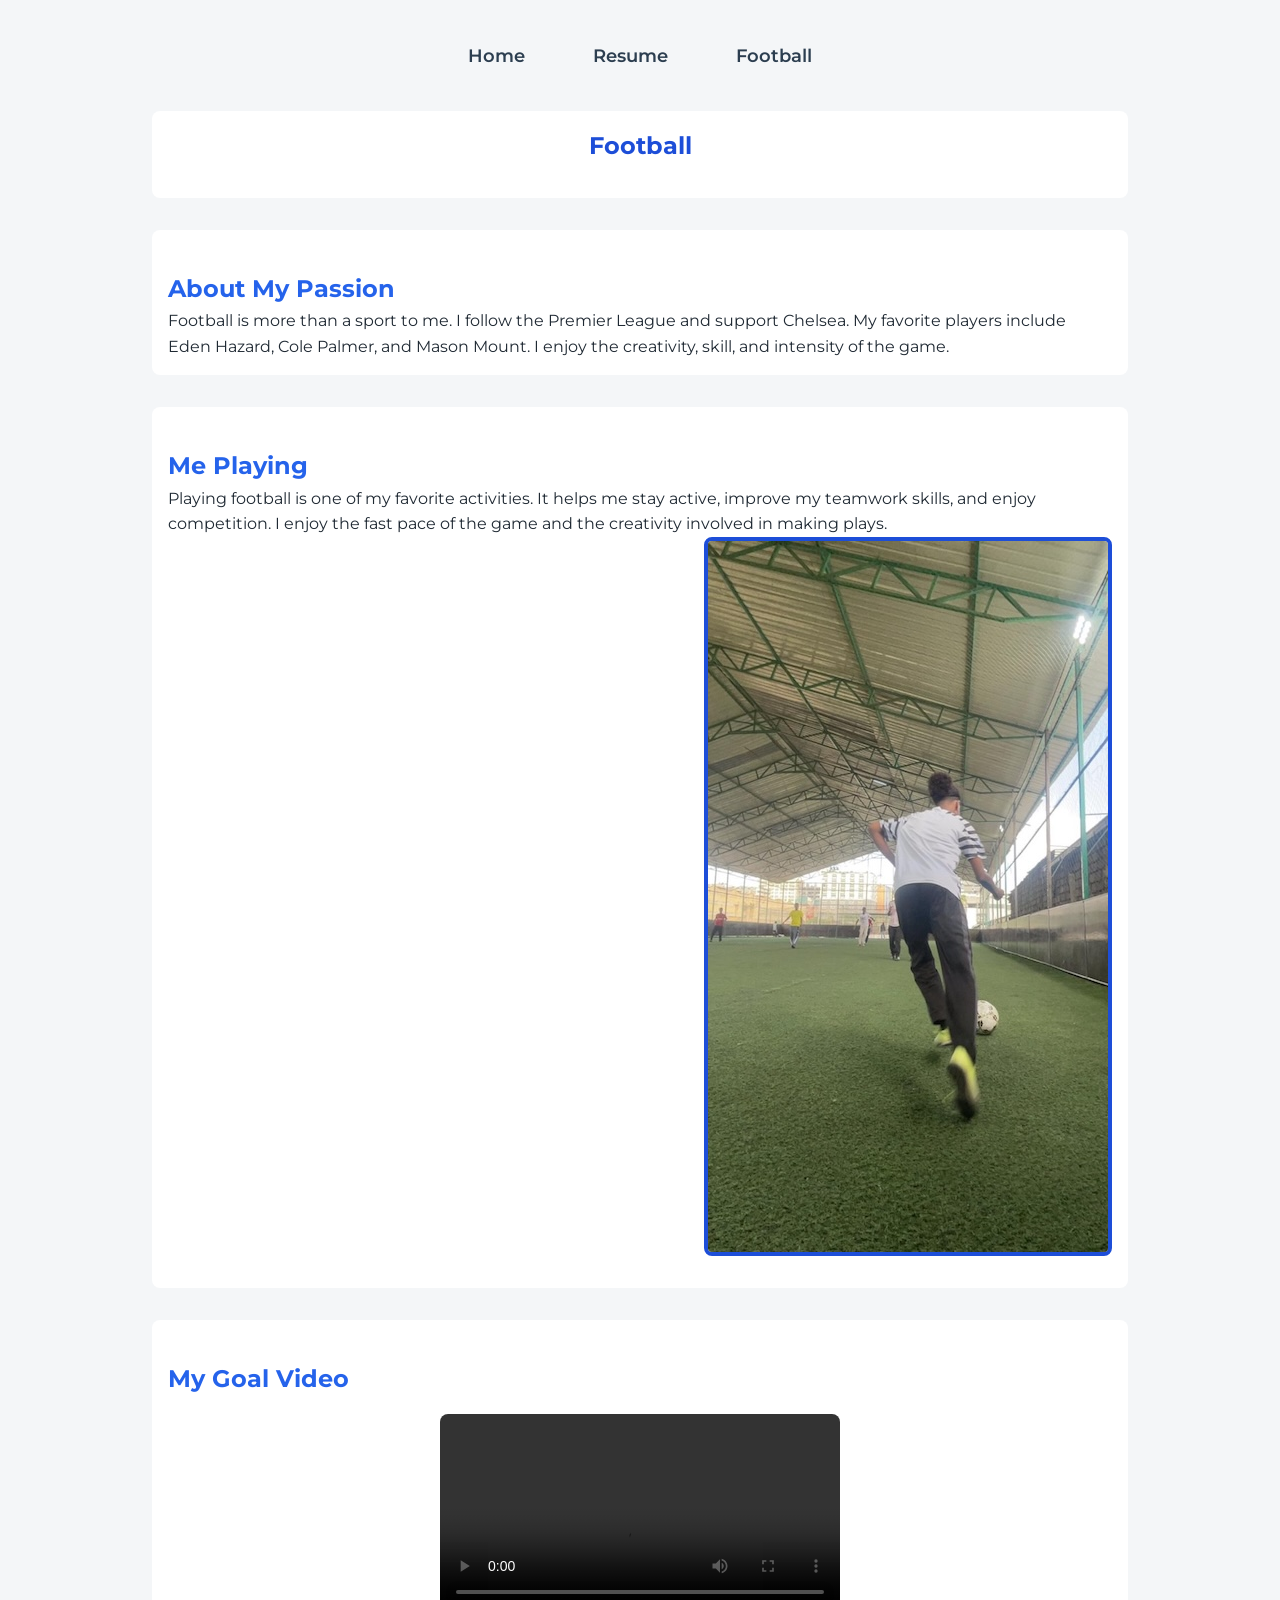
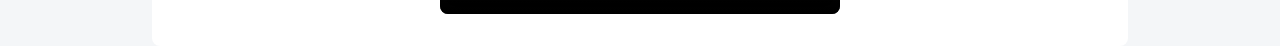
==== football.html @ 600dd18d "Initial commit" ====
<!DOCTYPE html>
<html lang="en">
<head>
<meta charset="UTF-8">
<title>Football | Abdullahi Abdi</title>
<link rel="stylesheet" href="css/reset.css">
<link rel="stylesheet" href="css/style.css">
</head>
<body id="football-page">
  <nav>
  <ul>
    <li><a href="index.html">Home</a></li>
    <li><a href="resume.html">Resume</a></li>
    <li><a href="football.html">Football</a></li>
  </ul>
</nav>
<section>
  <h1>Football</h1>
</section>
<section>
  <h2>About My Passion</h2>
  <p>
    Football is more than a sport to me. I follow the Premier League and support Chelsea.
    My favorite players include Eden Hazard, Cole Palmer, and Mason Mount.
    I enjoy the creativity, skill, and intensity of the game.
  </p>
  </section>
<section>
  <h2>Me Playing</h2>
  <p>
    Playing football is one of my favorite activities. It helps me stay active,
    improve my teamwork skills, and enjoy competition. I enjoy the fast pace of
    the game and the creativity involved in making plays.
  </p>
  <img src="media/184a1be5-42fa-4ab4-bf7c-c6338fc02d62.JPG" alt="Me playing football">
</section>
<section>
  <h2>My Goal Video</h2>
  <video controls width="400">
  <source src="media/soccer-goal.mp4" type="video/mp4">
</video>
</section>
</body>
</html>
---- css/style.css ----
@import url('https://fonts.googleapis.com/css2?family=Montserrat:wght@400;600&display=swap');

body {
  font-family: 'Montserrat', Arial, sans-serif;
  background: #f4f6f8;
  color: #1f2933;
  line-height: 1.6;
  margin: 0;
  padding: 1rem;
  position: relative;
}

nav {
  margin-bottom: 2rem;
  text-align: center;
  position: relative;
}

nav ul {
  list-style: none;
  margin: 0;
  padding: 0;
}

nav li {
  display: block;
  margin: 0.5rem 0;
}

nav a {
  display: inline-block;
  text-decoration: none;
  font-weight: 600;
  color: #2c3e50;
  font-size: 1.1rem;
  padding: 0.6rem 1rem;
  border-radius: 0.5rem;
  transition: background 0.3s;
}

nav a:hover {
  color: #2563eb;
  background: #e6ebf1;
}

h1 {
  text-align: center;
  margin-bottom: 1rem;
}

h2 {
  margin-top: 1.5rem;
  color: #2563eb;
}

section {
  margin-bottom: 2rem;
  padding: 1rem;
  background: #ffffff;
  border-radius: 0.5rem;
  float: left;
  width: 100%;
  box-sizing: border-box;
  position: relative;
}

img {
  max-width: 90%;
  height: auto;
  display: block;
  margin: 1rem auto;
  border-radius: 0.5rem;
}

video {
  max-width: 100%;
  height: auto;
  display: block;
  margin: 1rem auto;
  border-radius: 0.5rem;
}

#index-page {
  max-width: 70rem;
  margin: 0 auto;
}

#index-page h1 {
  font-size: 2.5rem;
}

#index-page section {
  border-left: 0.4rem solid #2563eb;
}

#resume-page {
  max-width: 60rem;
  margin: 0 auto;
}

#resume-page h2 {
  font-size: 1.6rem;
}

#resume-page section {
  background: #eef2f7;
}

#football-page {
  max-width: 65rem;
  margin: 0 auto;
}

#football-page h1 {
  color: #1d4ed8;
}

#football-page img {
  border: 0.3rem solid #1d4ed8;
}

@media (min-width: 768px) {
  body {
    padding: 2rem;
  }

  nav li {
    display: inline-block;
    margin: 0 1rem;
  }

  img {
    max-width: 60%;
    float: right;
    margin: 0 0 1rem 1.5rem;
  }
}
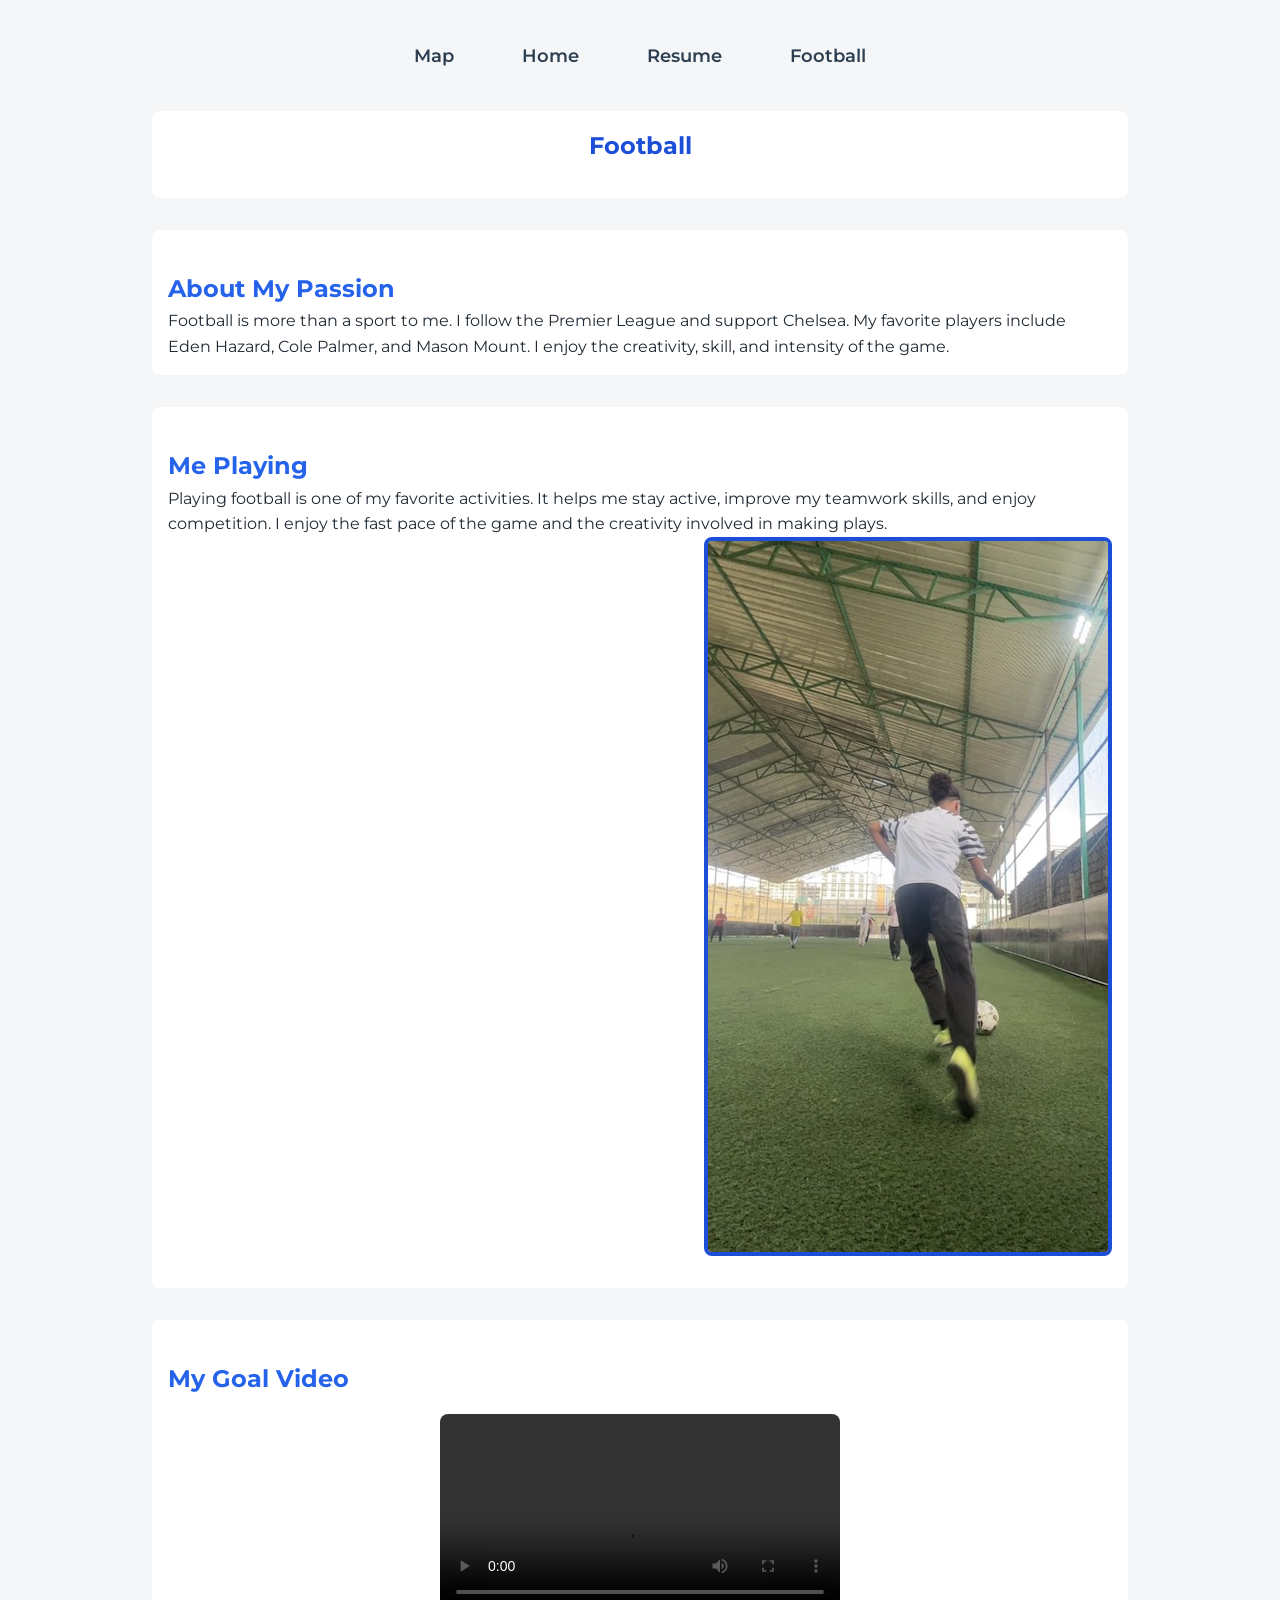
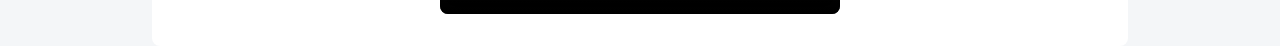
==== commit d0b3fb4c: "Added map page and updated navigation" ====
--- a/football.html
+++ b/football.html
@@ -9,6 +9,7 @@
 <body id="football-page">
   <nav>
   <ul>
+    <li><a href="map.html">Map</a></li>
     <li><a href="index.html">Home</a></li>
     <li><a href="resume.html">Resume</a></li>
     <li><a href="football.html">Football</a></li>
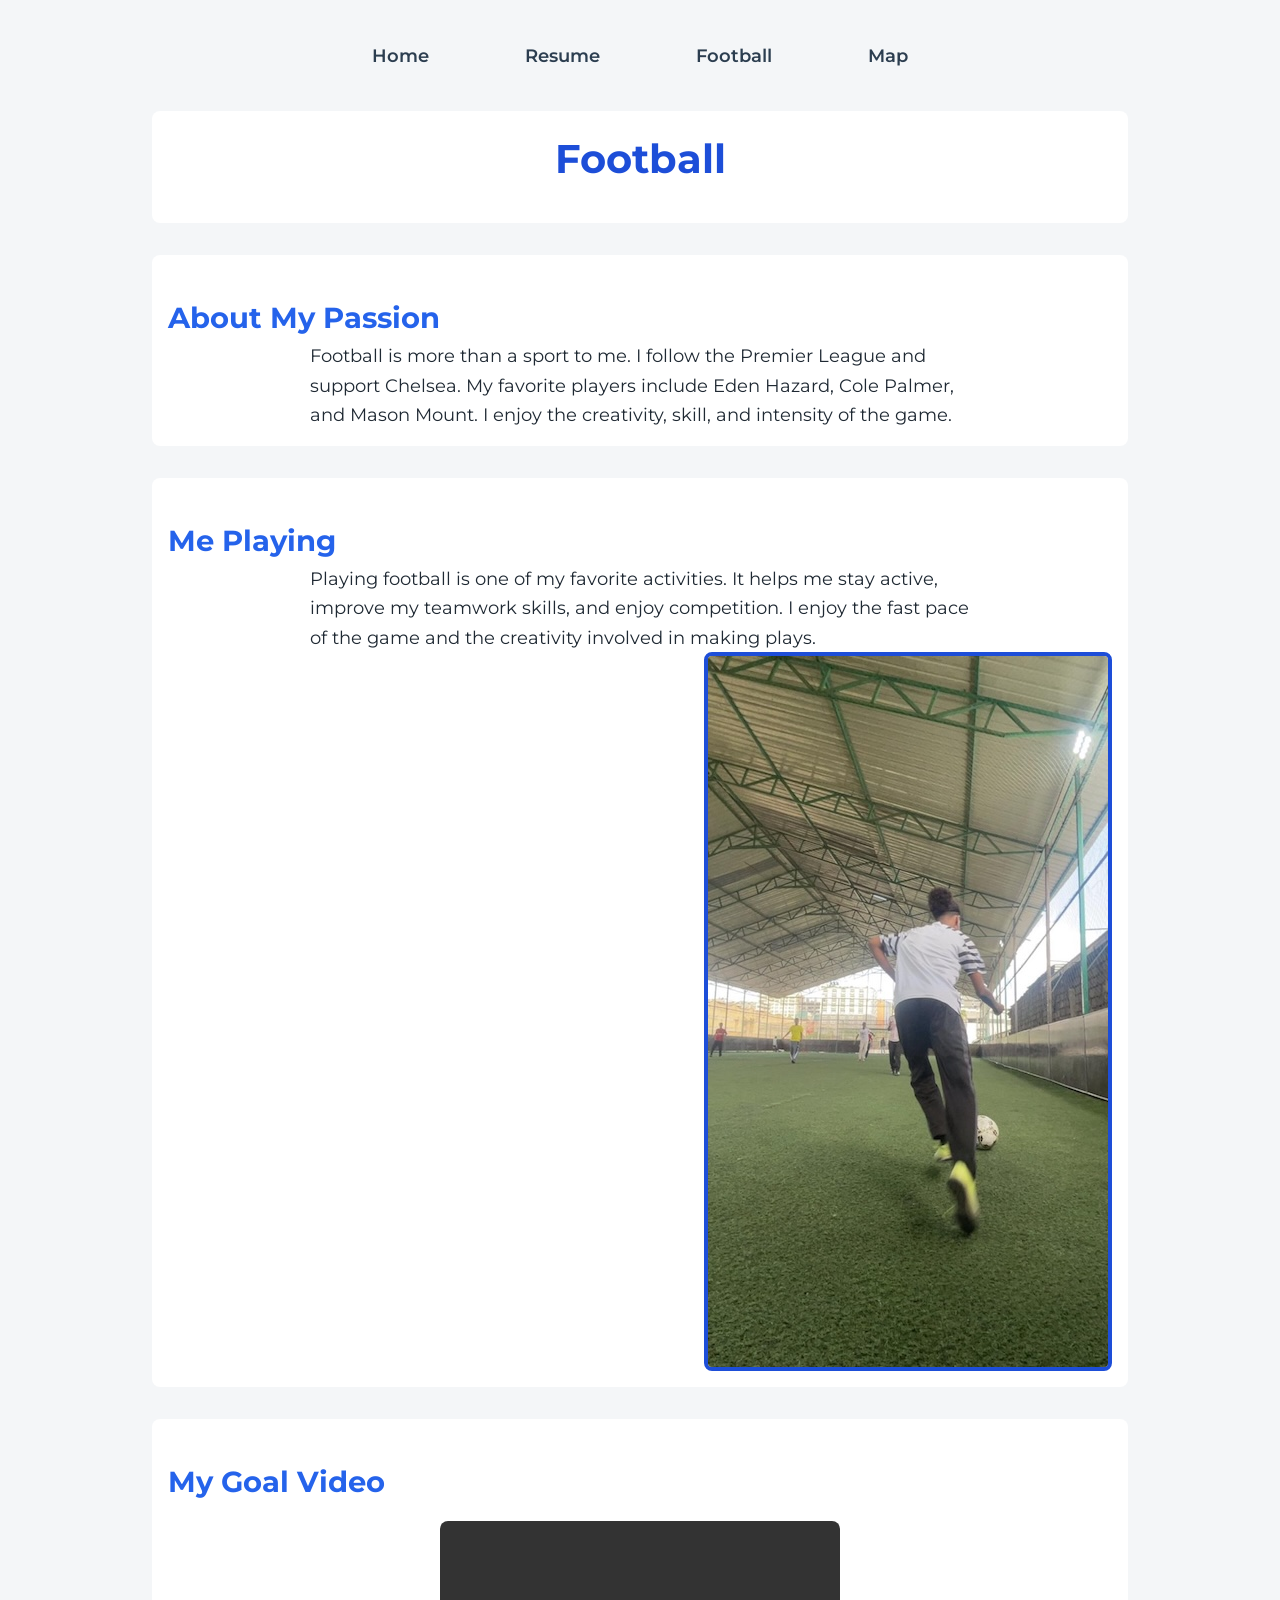
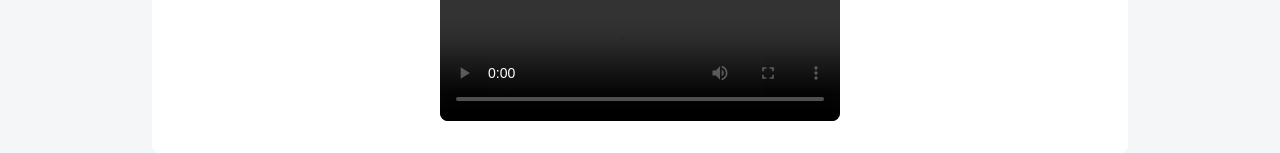
==== commit 693db18f: "Home, Resume, Football, Map fixed" ====
--- a/football.html
+++ b/football.html
@@ -9,10 +9,10 @@
 <body id="football-page">
   <nav>
   <ul>
-    <li><a href="map.html">Map</a></li>
     <li><a href="index.html">Home</a></li>
-    <li><a href="resume.html">Resume</a></li>
-    <li><a href="football.html">Football</a></li>
+      <li><a href="resume.html">Resume</a></li>
+      <li><a href="football.html">Football</a></li>
+      <li><a href="map.html">Map</a></li>
   </ul>
 </nav>
 <section>
--- a/css/style.css
+++ b/css/style.css
@@ -134,4 +134,101 @@
     float: right;
     margin: 0 0 1rem 1.5rem;
   }
+}
+@media screen and (min-width: 600px) {
+  body {
+    font-size: 1.05rem;
+  }
+
+  nav ul {
+    display: flex;
+    justify-content: center;
+    gap: 1rem;
+  }
+
+  main {
+    width: 90%;
+    margin: 0 auto;
+  }
+
+  img {
+    max-width: 80%;
+    display: block;
+    margin: 0 auto;
+  }
+
+  h1 {
+    font-size: 2rem;
+    text-align: center;
+  }
+}
+
+@media screen and (min-width: 900px) {
+  body {
+    font-size: 1.15rem;
+  }
+
+  main {
+    width: 75%;
+    margin: 0 auto;
+  }
+
+  nav ul {
+    gap: 2rem;
+  }
+
+  img {
+    max-width: 60%;
+  }
+
+  h1 {
+    font-size: 2.4rem;
+  }
+}
+@media screen and (min-width: 600px) {
+  body {
+    font-size: 1.05rem;
+  }
+
+  nav ul {
+    display: flex;
+    justify-content: center;
+    gap: 1rem;
+  }
+
+  h1 {
+    text-align: center;
+    font-size: 2rem;
+  }
+
+  h2 {
+    font-size: 1.5rem;
+  }
+
+  p {
+    width: 90%;
+    margin: 0 auto;
+  }
+}
+
+@media screen and (min-width: 900px) {
+  body {
+    font-size: 1.15rem;
+  }
+
+  nav ul {
+    gap: 2rem;
+  }
+
+  h1 {
+    font-size: 2.5rem;
+  }
+
+  h2 {
+    font-size: 1.8rem;
+  }
+
+  p {
+    width: 70%;
+  }
 }
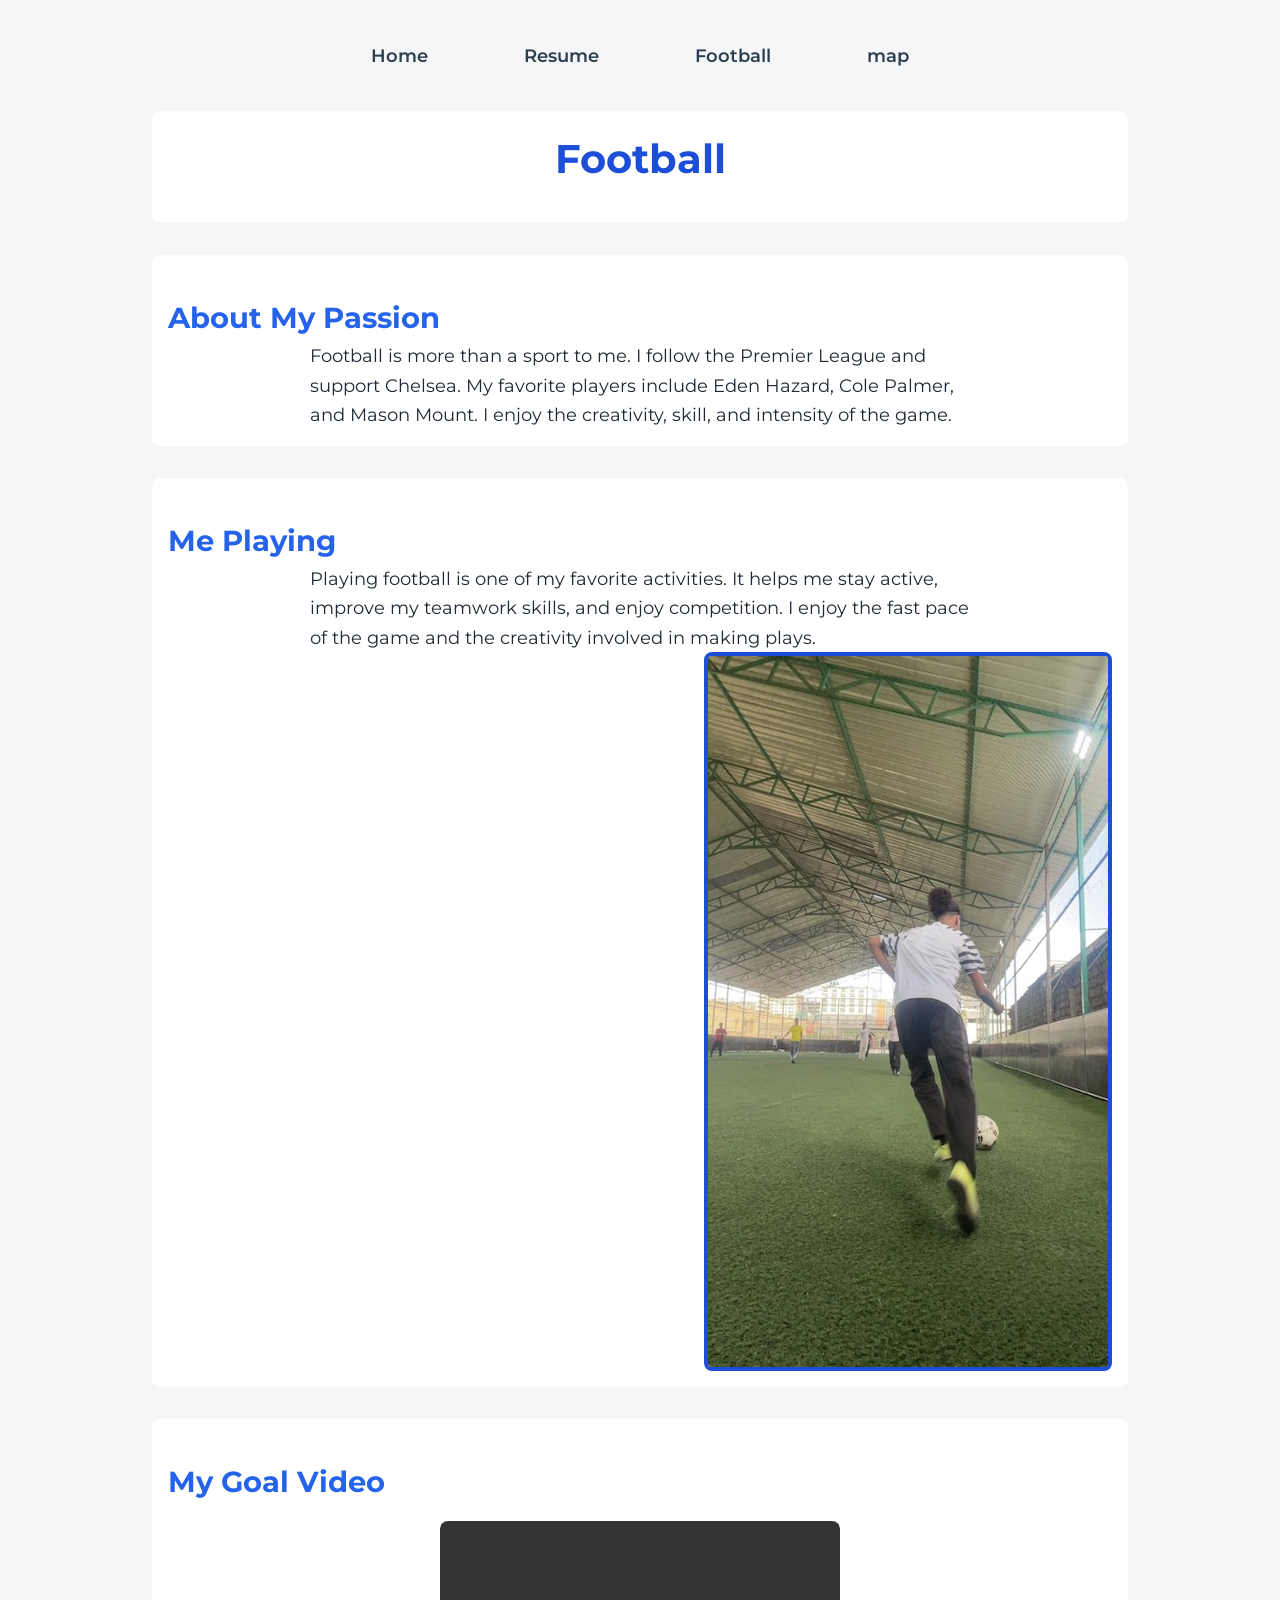
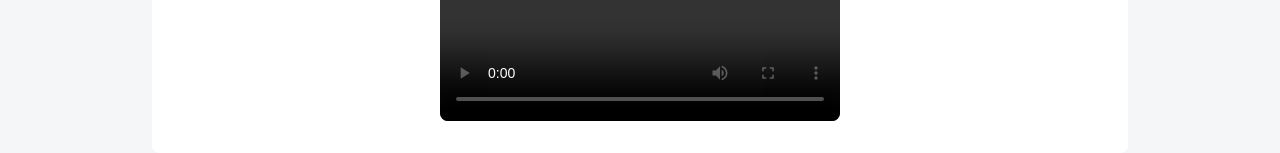
==== commit cd258cda: "fixed" ====
--- a/football.html
+++ b/football.html
@@ -12,7 +12,7 @@
     <li><a href="index.html">Home</a></li>
       <li><a href="resume.html">Resume</a></li>
       <li><a href="football.html">Football</a></li>
-      <li><a href="map.html">Map</a></li>
+      <li><a href="map.html">map</a></li>
   </ul>
 </nav>
 <section>
